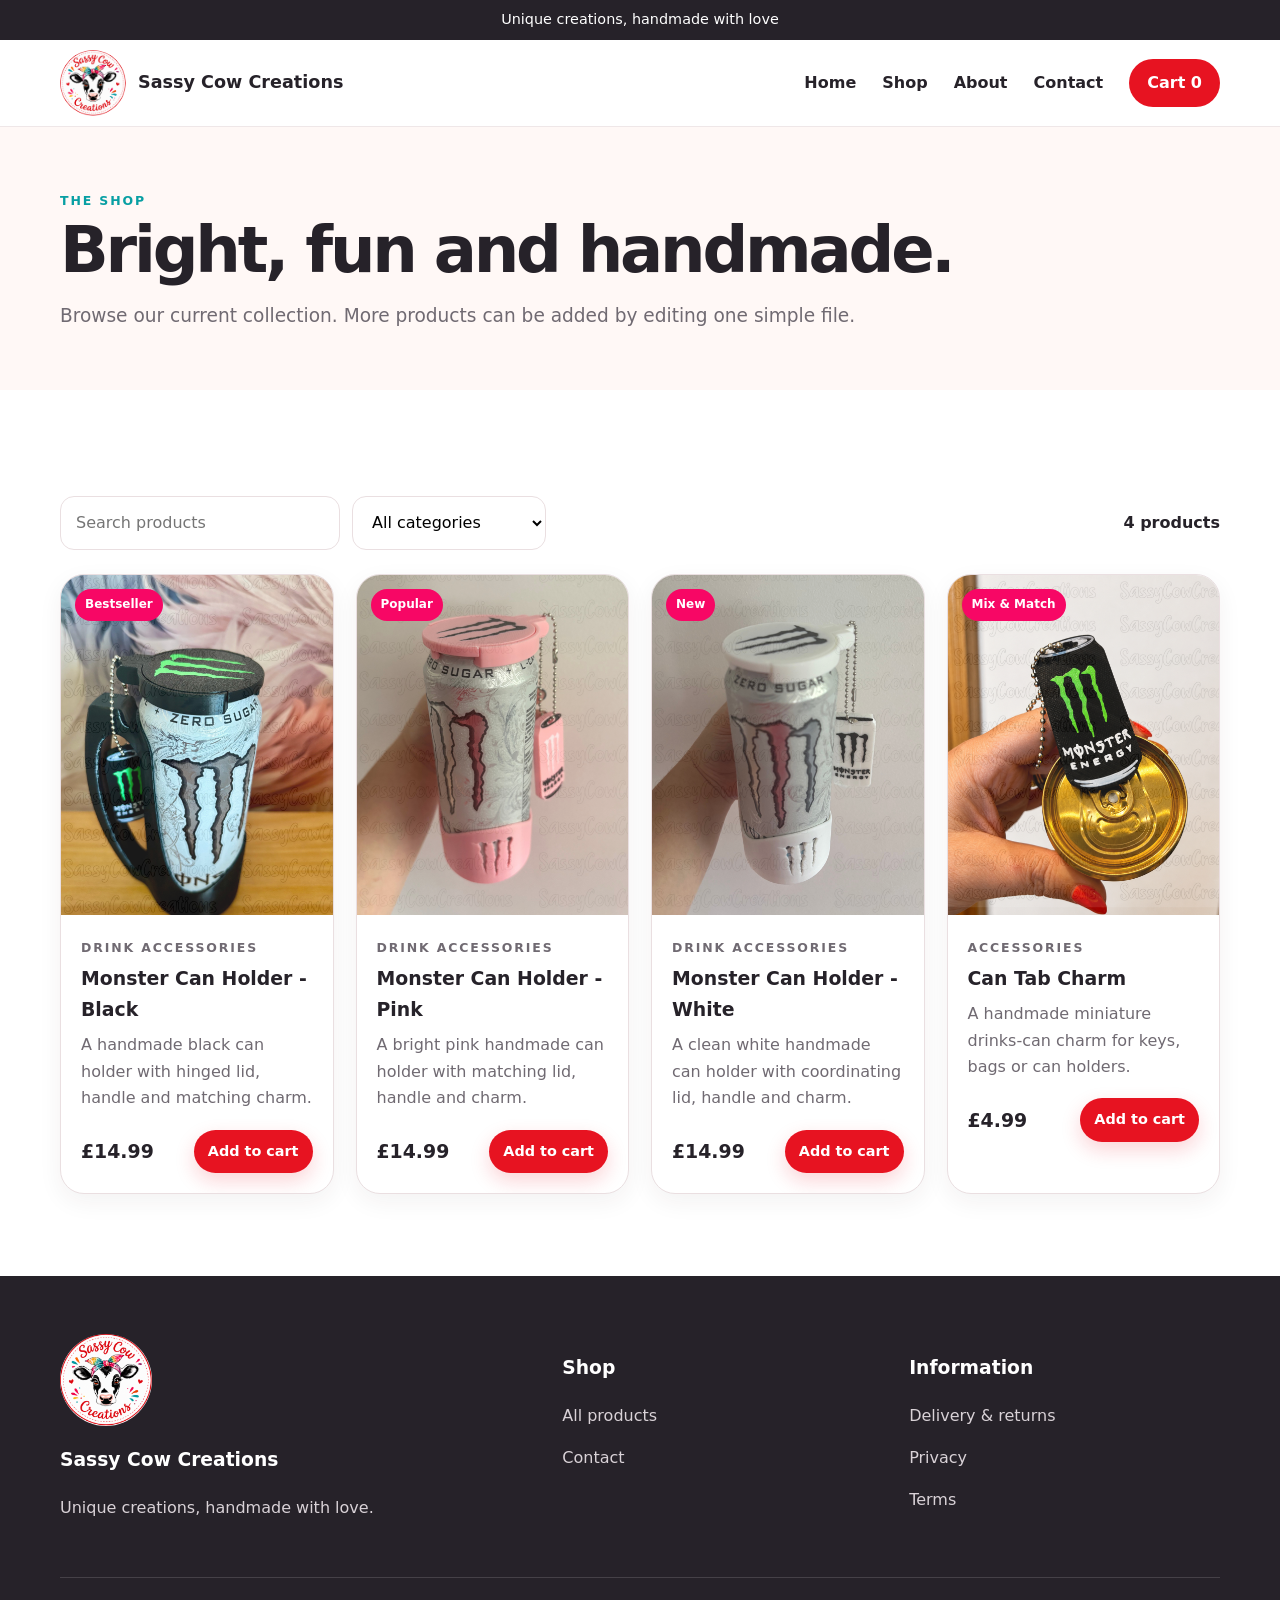
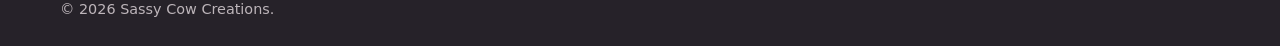
==== products.html @ 6bcd6a7e "Add files via upload" ====
<!doctype html><html lang="en"><head><meta charset="utf-8"><meta name="viewport" content="width=device-width,initial-scale=1"><title>Shop | Sassy Cow Creations</title><link rel="stylesheet" href="assets/css/styles.css"><link rel="stylesheet" href="https://cdn.snipcart.com/themes/v3.7.1/default/snipcart.css"></head><body><div class="announcement">Unique creations, handmade with love</div><header class="site-header"><div class="container header-inner"><a class="brand" href="index.html"><img src="assets/images/brand/logo.png" alt="Sassy Cow Creations"><span>Sassy Cow Creations</span></a><button class="menu-button" aria-expanded="false">☰</button><nav class="site-nav"><a href="index.html">Home</a><a href="products.html">Shop</a><a href="index.html#about">About</a><a href="contact.html">Contact</a><button class="cart-button snipcart-checkout">Cart <span class="snipcart-items-count">0</span></button></nav></div></header><main><section class="page-hero"><div class="container"><p class="eyebrow">The shop</p><h1>Bright, fun and handmade.</h1><p class="lead">Browse our current collection. More products can be added by editing one simple file.</p></div></section><section class="section"><div class="container"><div class="shop-toolbar"><div class="filters"><input id="product-search" type="search" placeholder="Search products"><select id="category-filter"><option value="all">All categories</option><option>Drink Accessories</option><option>Accessories</option></select></div><strong id="product-count"></strong></div><div id="all-products" class="product-grid"></div></div></section></main><footer class="footer"><div class="container"><div class="footer-grid"><div><img class="footer-logo" src="assets/images/brand/logo.png" alt=""><h3>Sassy Cow Creations</h3><p>Unique creations, handmade with love.</p></div><div><h3>Shop</h3><p><a href="products.html">All products</a></p><p><a href="contact.html">Contact</a></p></div><div><h3>Information</h3><p><a href="delivery.html">Delivery & returns</a></p><p><a href="privacy.html">Privacy</a></p><p><a href="terms.html">Terms</a></p></div></div><div class="footer-bottom">© <span data-year></span> Sassy Cow Creations.</div></div></footer><div hidden id="snipcart" data-api-key="YOUR_SNIPCART_PUBLIC_API_KEY"></div><script src="assets/js/products.js"></script><script src="assets/js/site.js"></script><script async src="https://cdn.snipcart.com/themes/v3.7.1/default/snipcart.js"></script></body></html>
---- assets/css/styles.css ----
:root{--red:#e71321;--pink:#f70765;--teal:#089fa3;--orange:#ff7600;--ink:#262229;--muted:#706a72;--cream:#fff8f6;--white:#fff;--line:#eadfe1;--shadow:0 18px 50px rgba(58,27,39,.12);--radius:24px}*{box-sizing:border-box}html{scroll-behavior:smooth}body{margin:0;color:var(--ink);background:var(--white);font:16px/1.65 system-ui,-apple-system,BlinkMacSystemFont,"Segoe UI",sans-serif}img{max-width:100%;display:block}a{color:inherit;text-decoration:none}button,input,select,textarea{font:inherit}.container{width:min(1160px,calc(100% - 36px));margin:auto}.announcement{background:var(--ink);color:#fff;text-align:center;padding:8px 16px;font-size:.9rem}.site-header{position:sticky;top:0;z-index:30;background:rgba(255,255,255,.95);backdrop-filter:blur(12px);border-bottom:1px solid rgba(234,223,225,.75)}.header-inner{height:86px;display:flex;align-items:center;gap:30px}.brand{display:flex;align-items:center;gap:12px;font-weight:800}.brand img{width:66px;height:66px;object-fit:contain;border-radius:50%}.brand span{font-size:1.1rem}.site-nav{display:flex;gap:26px;margin-left:auto;align-items:center}.site-nav a{font-weight:650}.site-nav a:hover{color:var(--pink)}.cart-button{border:0;background:var(--red);color:#fff;border-radius:999px;padding:11px 18px;font-weight:800;cursor:pointer}.menu-button{display:none;margin-left:auto;border:0;background:#fff;font-size:1.5rem}.hero{background:radial-gradient(circle at 15% 10%,rgba(247,7,101,.13),transparent 28%),radial-gradient(circle at 90% 30%,rgba(8,159,163,.15),transparent 30%),var(--cream);padding:70px 0}.hero-grid{display:grid;grid-template-columns:1fr 1fr;align-items:center;gap:56px}.eyebrow{font-size:.78rem;letter-spacing:.15em;text-transform:uppercase;font-weight:900;color:var(--teal);margin:0 0 8px}.hero h1,.page-hero h1,.product-info h1{font-size:clamp(2.6rem,6vw,5.4rem);line-height:.98;margin:.1em 0 .25em;letter-spacing:-.05em}.hero h1 span{color:var(--red)}.lead{font-size:1.16rem;color:var(--muted)}.hero-actions{display:flex;gap:12px;flex-wrap:wrap;margin-top:28px}.button{display:inline-flex;align-items:center;justify-content:center;border:0;border-radius:999px;padding:13px 22px;background:var(--red);color:#fff;font-weight:850;cursor:pointer;box-shadow:0 8px 20px rgba(231,19,33,.18)}.button:hover{transform:translateY(-1px)}.button-secondary{background:#fff;color:var(--ink);border:1px solid var(--line);box-shadow:none}.button-small{padding:10px 14px;font-size:.9rem}.button-large{padding:16px 30px;font-size:1.05rem}.hero-art{position:relative}.hero-art img{border-radius:34px;box-shadow:var(--shadow)}.hero-bubble{position:absolute;right:-14px;bottom:-18px;background:#fff;padding:16px 20px;border-radius:18px;box-shadow:var(--shadow);font-weight:900;color:var(--pink)}.section{padding:82px 0}.section-soft{background:var(--cream)}.section-head{display:flex;justify-content:space-between;gap:24px;align-items:end;margin-bottom:28px}.section-head h2{font-size:clamp(2rem,4vw,3.2rem);margin:0;letter-spacing:-.04em}.section-head p{max-width:600px;color:var(--muted)}.product-grid{display:grid;grid-template-columns:repeat(4,1fr);gap:22px}.product-card{background:#fff;border:1px solid var(--line);border-radius:var(--radius);overflow:hidden;box-shadow:0 8px 25px rgba(47,31,39,.06);transition:.2s}.product-card:hover{transform:translateY(-5px);box-shadow:var(--shadow)}.product-image-wrap{display:block;position:relative;background:#f7f3f4;aspect-ratio:4/5;overflow:hidden}.product-image{width:100%;height:100%;object-fit:cover}.badge{position:absolute;top:14px;left:14px;z-index:2;background:var(--pink);color:#fff;border-radius:999px;padding:6px 10px;font-size:.75rem;font-weight:900}.product-card-body{padding:20px}.product-card h3{margin:.15em 0 .4em;font-size:1.18rem}.product-card p{color:var(--muted);margin:.3em 0}.product-card-footer{display:flex;align-items:center;justify-content:space-between;gap:12px;margin-top:18px}.product-card-footer strong{font-size:1.18rem}.category-grid{display:grid;grid-template-columns:repeat(3,1fr);gap:20px}.category-card{border-radius:var(--radius);padding:30px;min-height:220px;display:flex;flex-direction:column;justify-content:end;color:#fff;box-shadow:var(--shadow)}.category-card h3{font-size:1.8rem;margin:0}.category-card:nth-child(1){background:linear-gradient(135deg,var(--red),var(--pink))}.category-card:nth-child(2){background:linear-gradient(135deg,var(--teal),#32c5c8)}.category-card:nth-child(3){background:linear-gradient(135deg,var(--orange),#ffb000)}.values{display:grid;grid-template-columns:repeat(4,1fr);gap:18px}.value{padding:26px;border:1px solid var(--line);border-radius:22px;background:#fff}.value strong{font-size:1.05rem;display:block;margin-bottom:6px}.page-hero{padding:64px 0 40px;background:var(--cream)}.page-hero h1{font-size:clamp(2.5rem,5vw,4.5rem)}.shop-toolbar{display:flex;gap:12px;justify-content:space-between;align-items:center;margin:24px 0}.filters{display:flex;gap:12px;flex-wrap:wrap}.filters input,.filters select,.contact-form input,.contact-form textarea{border:1px solid var(--line);border-radius:14px;padding:13px 15px;background:#fff}.filters input{min-width:280px}.product-detail{display:grid;grid-template-columns:1.1fr .9fr;gap:54px;padding:64px 0}.main-product-image{width:100%;aspect-ratio:4/5;object-fit:cover;border-radius:28px;background:#f7f3f4}.thumb-row{display:flex;gap:10px;overflow:auto;margin-top:12px}.thumb{padding:0;border:2px solid transparent;border-radius:14px;background:none;overflow:hidden;cursor:pointer;flex:0 0 84px}.thumb.active{border-color:var(--pink)}.thumb img{width:84px;height:84px;object-fit:cover}.product-info{padding-top:20px}.product-info h1{font-size:clamp(2.4rem,5vw,4.3rem)}.product-price{font-size:1.7rem;font-weight:900;color:var(--red)}.tick-list{list-style:none;padding:0;margin:24px 0}.tick-list li{margin:9px 0}.tick-list li:before{content:'✓';color:var(--teal);font-weight:900;margin-right:9px}.small-note{font-size:.85rem;color:var(--muted)}.contact-grid{display:grid;grid-template-columns:.8fr 1.2fr;gap:48px}.contact-card,.contact-form{padding:30px;border:1px solid var(--line);border-radius:var(--radius);background:#fff}.contact-form{display:grid;gap:14px}.contact-form label{font-weight:750}.contact-form textarea{min-height:160px;resize:vertical}.footer{background:var(--ink);color:#fff;padding:58px 0 24px}.footer-grid{display:grid;grid-template-columns:1.2fr .8fr .8fr;gap:36px}.footer p,.footer a{color:#d9d2d7}.footer-logo{width:92px;border-radius:50%;margin-bottom:14px}.footer-bottom{border-top:1px solid rgba(255,255,255,.14);margin-top:40px;padding-top:20px;color:#bdb5ba;font-size:.9rem}@media(max-width:900px){.product-grid{grid-template-columns:repeat(2,1fr)}.hero-grid,.product-detail,.contact-grid{grid-template-columns:1fr}.category-grid{grid-template-columns:1fr}.values{grid-template-columns:repeat(2,1fr)}.site-nav{display:none;position:absolute;top:86px;left:0;right:0;background:#fff;padding:20px;flex-direction:column;border-bottom:1px solid var(--line)}.site-nav.open{display:flex}.menu-button{display:block}.cart-button{margin-left:0}.hero-art{order:-1}.footer-grid{grid-template-columns:1fr 1fr}}@media(max-width:560px){.brand span{display:none}.product-grid,.values,.footer-grid{grid-template-columns:1fr}.filters{width:100%}.filters input,.filters select{width:100%;min-width:0}.shop-toolbar{align-items:flex-start;flex-direction:column}.hero{padding-top:38px}.section{padding:58px 0}}
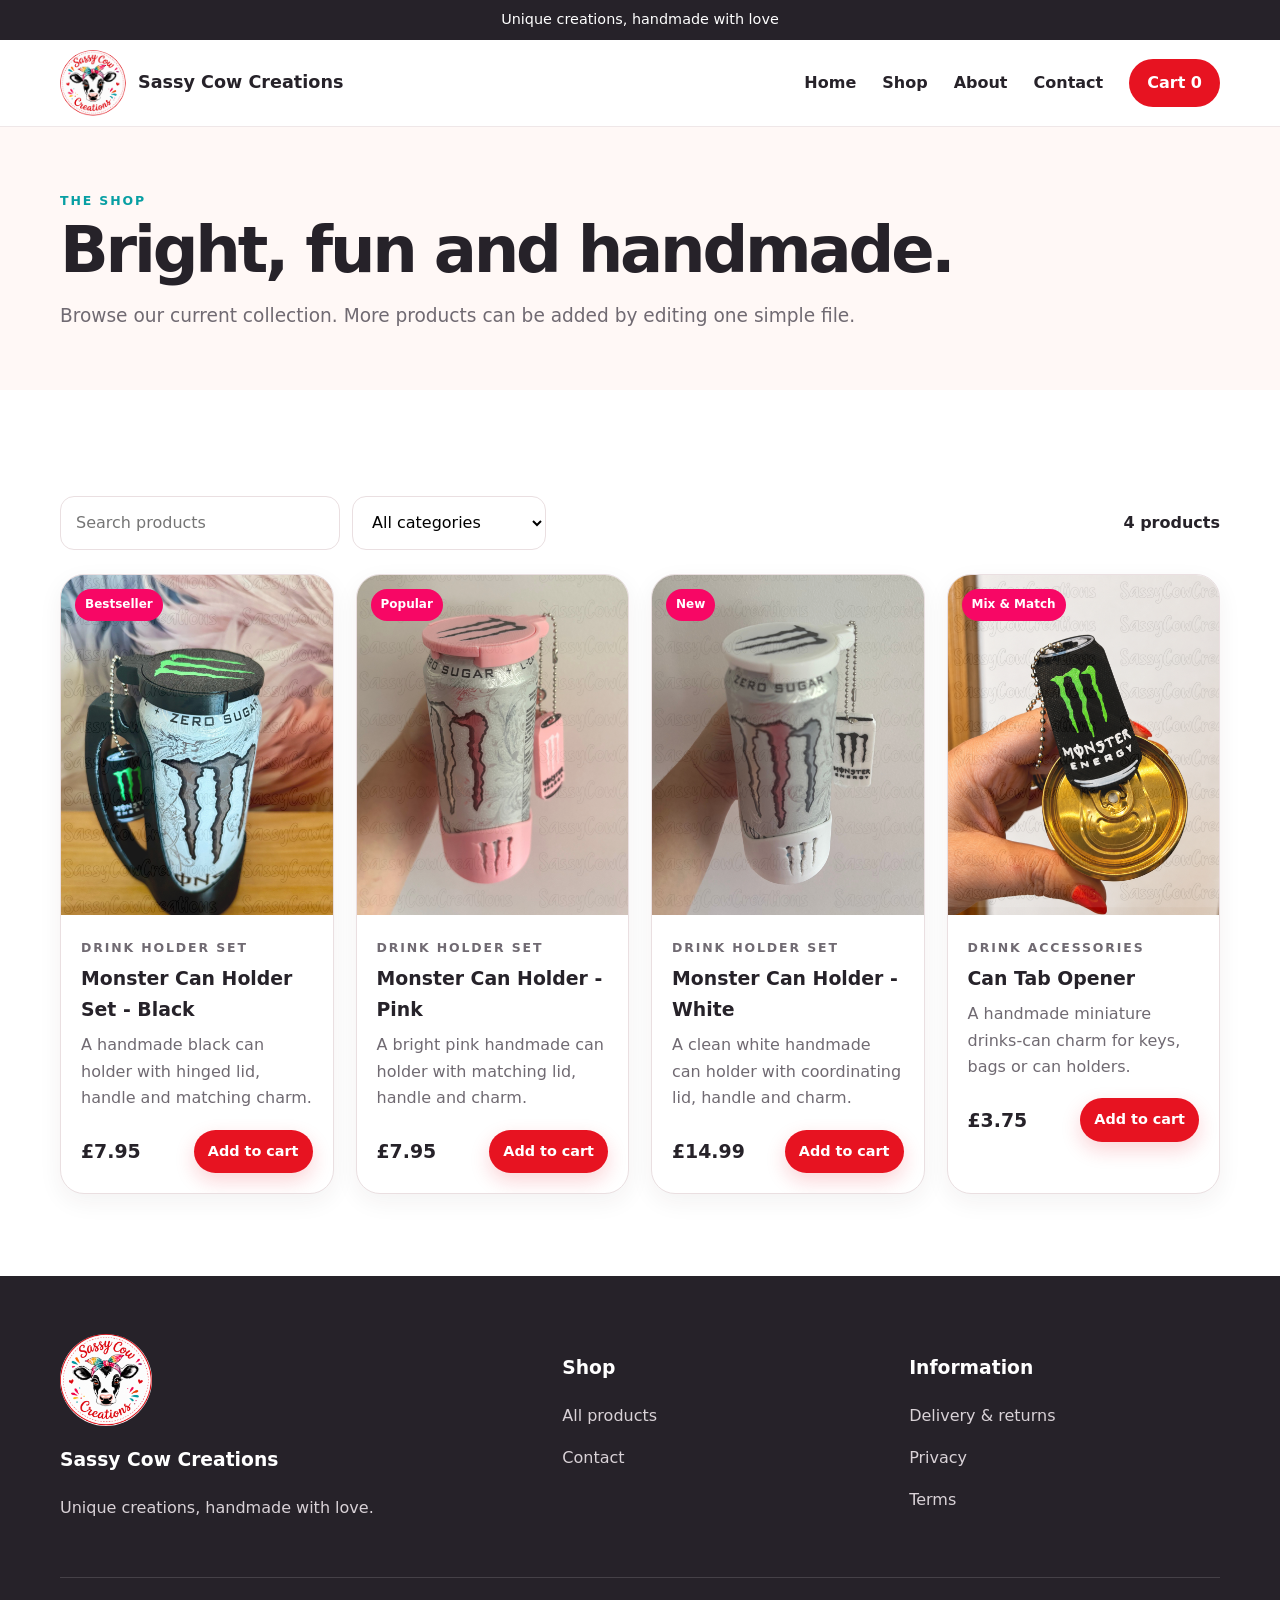
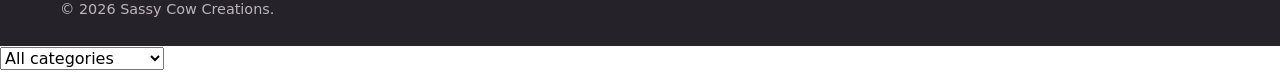
==== commit b9a1bde0: "Update products.html" ====
--- a/products.html
+++ b/products.html
@@ -1 +1,6 @@
 <!doctype html><html lang="en"><head><meta charset="utf-8"><meta name="viewport" content="width=device-width,initial-scale=1"><title>Shop | Sassy Cow Creations</title><link rel="stylesheet" href="assets/css/styles.css"><link rel="stylesheet" href="https://cdn.snipcart.com/themes/v3.7.1/default/snipcart.css"></head><body><div class="announcement">Unique creations, handmade with love</div><header class="site-header"><div class="container header-inner"><a class="brand" href="index.html"><img src="assets/images/brand/logo.png" alt="Sassy Cow Creations"><span>Sassy Cow Creations</span></a><button class="menu-button" aria-expanded="false">☰</button><nav class="site-nav"><a href="index.html">Home</a><a href="products.html">Shop</a><a href="index.html#about">About</a><a href="contact.html">Contact</a><button class="cart-button snipcart-checkout">Cart <span class="snipcart-items-count">0</span></button></nav></div></header><main><section class="page-hero"><div class="container"><p class="eyebrow">The shop</p><h1>Bright, fun and handmade.</h1><p class="lead">Browse our current collection. More products can be added by editing one simple file.</p></div></section><section class="section"><div class="container"><div class="shop-toolbar"><div class="filters"><input id="product-search" type="search" placeholder="Search products"><select id="category-filter"><option value="all">All categories</option><option>Drink Accessories</option><option>Accessories</option></select></div><strong id="product-count"></strong></div><div id="all-products" class="product-grid"></div></div></section></main><footer class="footer"><div class="container"><div class="footer-grid"><div><img class="footer-logo" src="assets/images/brand/logo.png" alt=""><h3>Sassy Cow Creations</h3><p>Unique creations, handmade with love.</p></div><div><h3>Shop</h3><p><a href="products.html">All products</a></p><p><a href="contact.html">Contact</a></p></div><div><h3>Information</h3><p><a href="delivery.html">Delivery & returns</a></p><p><a href="privacy.html">Privacy</a></p><p><a href="terms.html">Terms</a></p></div></div><div class="footer-bottom">© <span data-year></span> Sassy Cow Creations.</div></div></footer><div hidden id="snipcart" data-api-key="YOUR_SNIPCART_PUBLIC_API_KEY"></div><script src="assets/js/products.js"></script><script src="assets/js/site.js"></script><script async src="https://cdn.snipcart.com/themes/v3.7.1/default/snipcart.js"></script></body></html>
+<select id="category-filter">
+  <option value="all">All categories</option>
+  <option>Drink Accessories</option>
+  <option>Accessories</option>
+</select>
